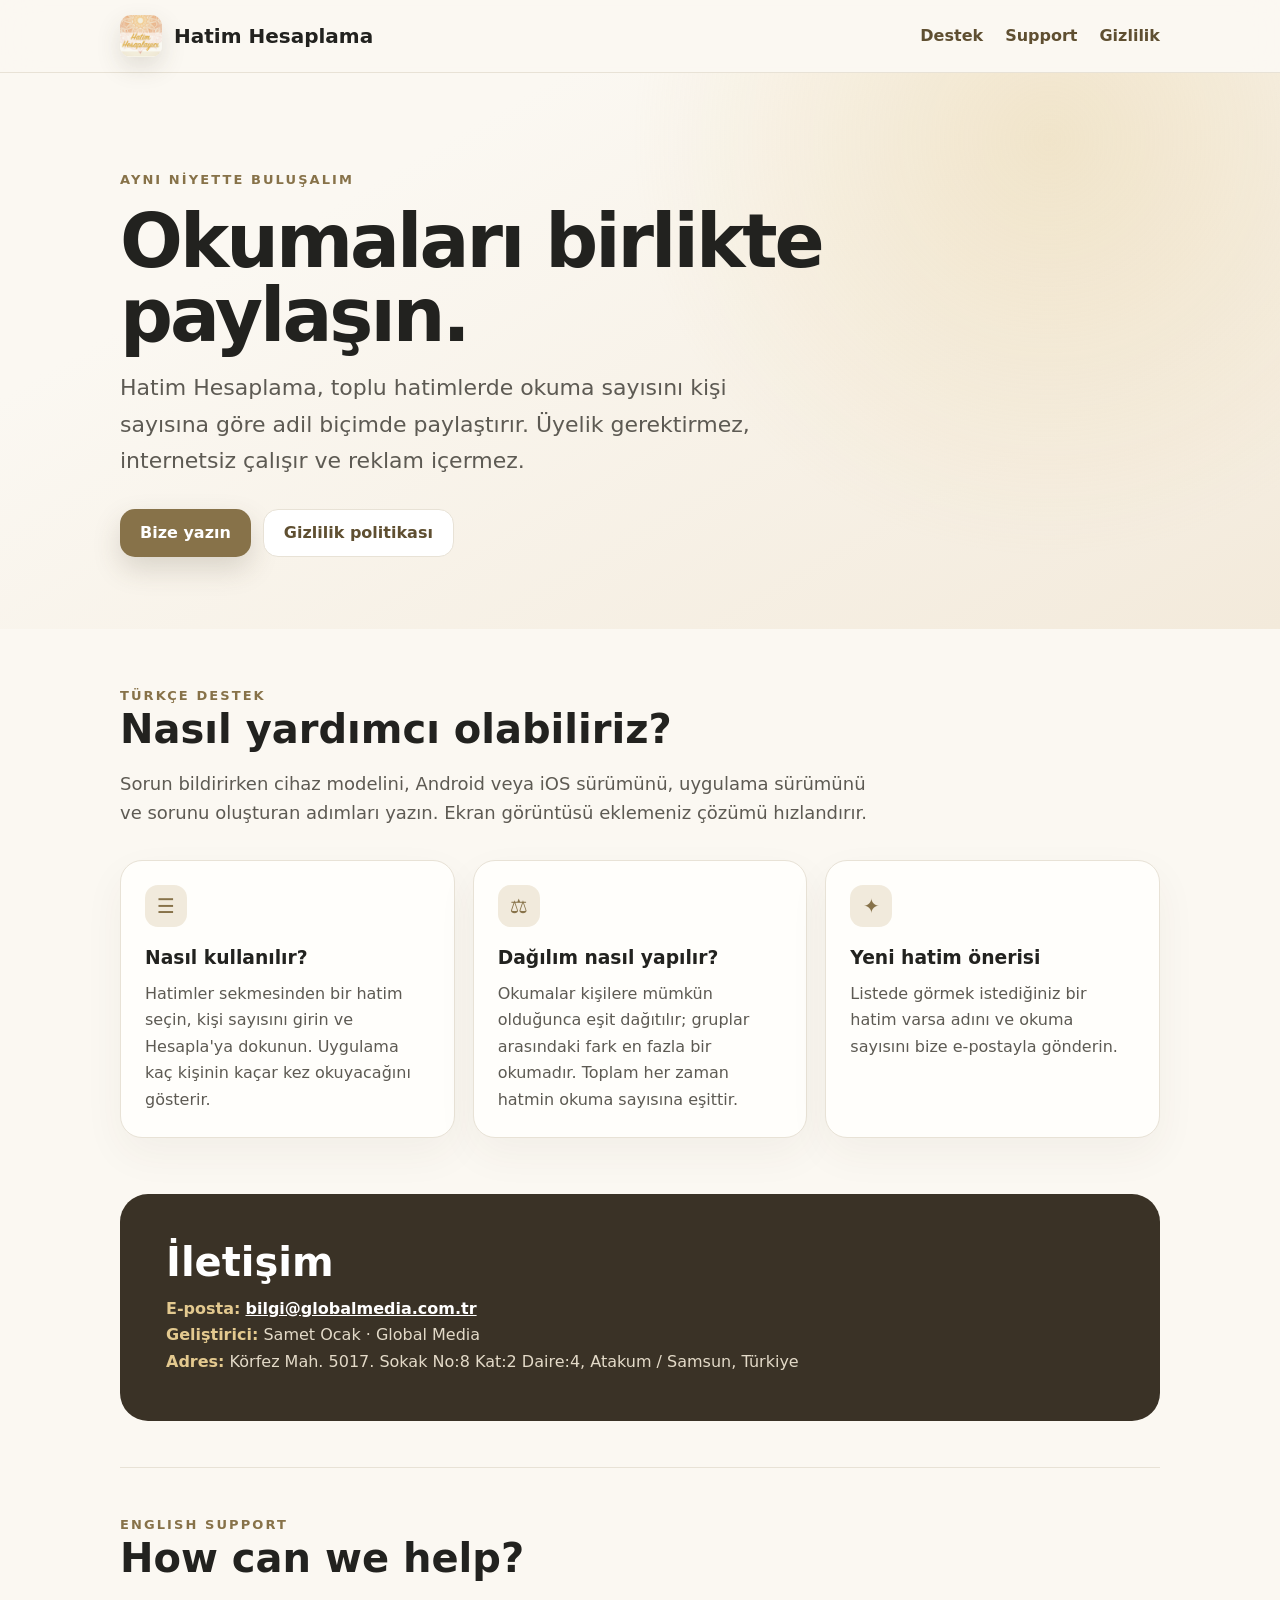
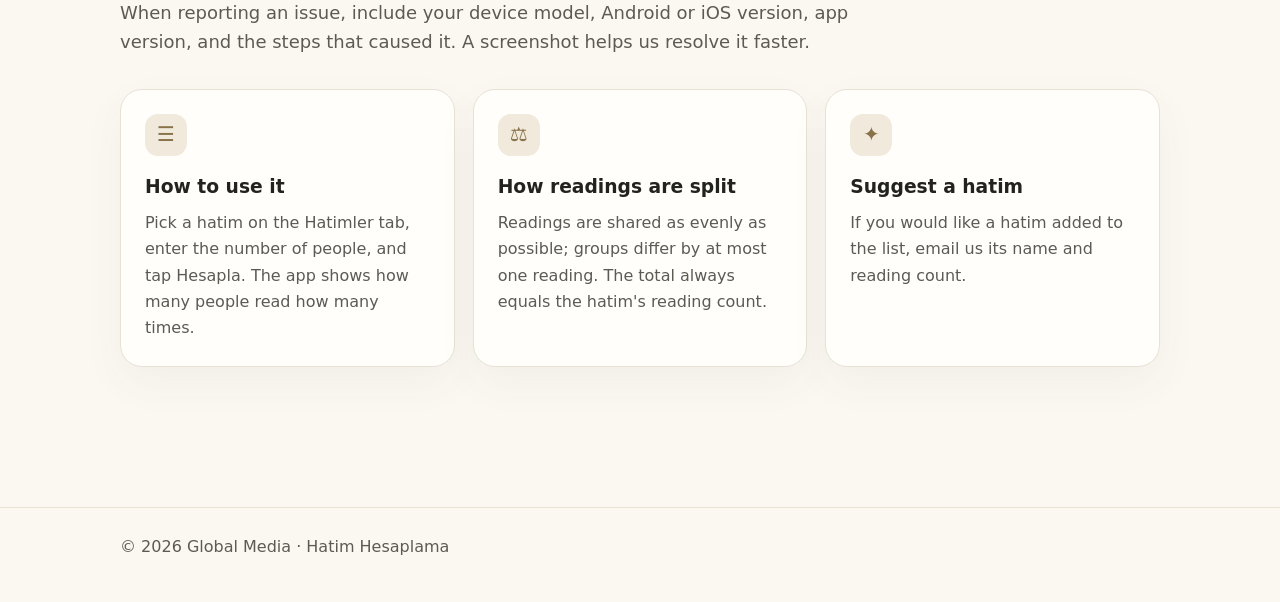
==== index.html @ 89da879e "Add Hatim Hesaplama support and privacy pages Static GitHub Pages site (same layout as rokas-support" ====
<!doctype html>
<html lang="tr">
<head>
  <meta charset="utf-8">
  <meta name="viewport" content="width=device-width, initial-scale=1">
  <meta name="description" content="Hatim Hesaplama destek sayfası.">
  <title>Hatim Hesaplama — Destek / Support</title>
  <link rel="icon" type="image/png" href="icon.png">
  <link rel="stylesheet" href="styles.css">
</head>
<body>
  <header>
    <nav class="shell">
      <a class="brand" href="./"><img class="mark" src="icon.png" alt=""> Hatim Hesaplama</a>
      <div class="navlinks"><a href="#destek">Destek</a><a href="#support">Support</a><a href="privacy.html">Gizlilik</a></div>
    </nav>
  </header>
  <section class="hero">
    <div class="shell">
      <div class="eyebrow">Aynı niyette buluşalım</div>
      <h1>Okumaları birlikte paylaşın.</h1>
      <p class="lead">Hatim Hesaplama, toplu hatimlerde okuma sayısını kişi sayısına göre adil biçimde paylaştırır. Üyelik gerektirmez, internetsiz çalışır ve reklam içermez.</p>
      <div class="actions"><a class="button" href="mailto:bilgi@globalmedia.com.tr?subject=Hatim%20Hesaplama%20Destek">Bize yazın</a><a class="button secondary" href="privacy.html">Gizlilik politikası</a></div>
    </div>
  </section>
  <main class="shell">
    <section id="destek">
      <div class="eyebrow">Türkçe destek</div>
      <h2>Nasıl yardımcı olabiliriz?</h2>
      <p class="intro">Sorun bildirirken cihaz modelini, Android veya iOS sürümünü, uygulama sürümünü ve sorunu oluşturan adımları yazın. Ekran görüntüsü eklemeniz çözümü hızlandırır.</p>
      <div class="grid">
        <article class="card"><div class="icon">☰</div><h3>Nasıl kullanılır?</h3><p>Hatimler sekmesinden bir hatim seçin, kişi sayısını girin ve Hesapla'ya dokunun. Uygulama kaç kişinin kaçar kez okuyacağını gösterir.</p></article>
        <article class="card"><div class="icon">⚖</div><h3>Dağılım nasıl yapılır?</h3><p>Okumalar kişilere mümkün olduğunca eşit dağıtılır; gruplar arasındaki fark en fazla bir okumadır. Toplam her zaman hatmin okuma sayısına eşittir.</p></article>
        <article class="card"><div class="icon">✦</div><h3>Yeni hatim önerisi</h3><p>Listede görmek istediğiniz bir hatim varsa adını ve okuma sayısını bize e-postayla gönderin.</p></article>
      </div>
      <div class="panel"><h2>İletişim</h2><p><strong>E-posta:</strong> <a href="mailto:bilgi@globalmedia.com.tr">bilgi@globalmedia.com.tr</a><br><strong>Geliştirici:</strong> Samet Ocak · Global Media<br><strong>Adres:</strong> Körfez Mah. 5017. Sokak No:8 Kat:2 Daire:4, Atakum / Samsun, Türkiye</p></div>
    </section>
    <section class="language" id="support" lang="en">
      <div class="eyebrow">English support</div>
      <h2>How can we help?</h2>
      <p class="intro">When reporting an issue, include your device model, Android or iOS version, app version, and the steps that caused it. A screenshot helps us resolve it faster.</p>
      <div class="grid">
        <article class="card"><div class="icon">☰</div><h3>How to use it</h3><p>Pick a hatim on the Hatimler tab, enter the number of people, and tap Hesapla. The app shows how many people read how many times.</p></article>
        <article class="card"><div class="icon">⚖</div><h3>How readings are split</h3><p>Readings are shared as evenly as possible; groups differ by at most one reading. The total always equals the hatim's reading count.</p></article>
        <article class="card"><div class="icon">✦</div><h3>Suggest a hatim</h3><p>If you would like a hatim added to the list, email us its name and reading count.</p></article>
      </div>
    </section>
  </main>
  <footer><div class="shell">© 2026 Global Media · Hatim Hesaplama</div></footer>
</body>
</html>
---- styles.css ----
:root {
  --ink: #22221f;
  --accent: #877249;
  --accent-deep: #5f4f31;
  --cream: #fbf8f2;
  --sand: #f3eadb;
  --gold: #e3c98f;
  --muted: #5d5a53;
  --line: #e8e2d6;
}

* { box-sizing: border-box; }
html { scroll-behavior: smooth; }
body {
  margin: 0;
  background: var(--cream);
  color: var(--ink);
  font-family: system-ui, -apple-system, "Segoe UI", Roboto, sans-serif;
  line-height: 1.65;
}

a { color: var(--accent-deep); font-weight: 700; }
.shell { width: min(1040px, calc(100% - 32px)); margin: 0 auto; }

header {
  position: sticky;
  top: 0;
  z-index: 2;
  background: color-mix(in srgb, var(--cream) 88%, transparent);
  border-bottom: 1px solid var(--line);
  backdrop-filter: blur(18px);
}

nav { min-height: 72px; display: flex; align-items: center; justify-content: space-between; gap: 20px; }
.brand { display: inline-flex; align-items: center; gap: 12px; color: var(--ink); text-decoration: none; font-size: 20px; font-weight: 800; }
.mark { width: 42px; height: 42px; border-radius: 11px; box-shadow: 0 10px 24px #4c412c26; }
.navlinks { display: flex; gap: 22px; }
.navlinks a { text-decoration: none; }

.hero { padding: 96px 0 72px; background: radial-gradient(circle at 82% 12%, #e3c98f59 0, transparent 36%), linear-gradient(150deg, var(--cream) 25%, var(--sand) 100%); }
.eyebrow { color: var(--accent); font-size: 13px; font-weight: 800; letter-spacing: .16em; text-transform: uppercase; }
h1 { max-width: 760px; margin: 14px 0 18px; font-size: clamp(40px, 7.5vw, 74px); line-height: 1; letter-spacing: -.04em; }
.lead { max-width: 680px; margin: 0; color: var(--muted); font-size: clamp(18px, 2.2vw, 22px); }
.actions { display: flex; flex-wrap: wrap; gap: 12px; margin-top: 30px; }
.button { display: inline-flex; min-height: 48px; align-items: center; justify-content: center; padding: 0 20px; border-radius: 15px; background: var(--accent); color: #fff; text-decoration: none; box-shadow: 0 12px 28px #4c412c2e; }
.button.secondary { background: #fff; color: var(--accent-deep); border: 1px solid var(--line); box-shadow: none; }

main { padding: 56px 0 84px; }
h2 { margin: 0 0 12px; font-size: clamp(28px, 4vw, 40px); line-height: 1.1; }
h3 { margin: 0 0 7px; }
.intro { max-width: 760px; color: var(--muted); font-size: 18px; }
.grid { display: grid; grid-template-columns: repeat(3, 1fr); gap: 18px; margin: 32px 0 56px; }
.card { padding: 24px; border: 1px solid var(--line); border-radius: 22px; background: #fffefb; box-shadow: 0 16px 42px #4c412c0d; }
.card p { margin: 0; color: var(--muted); }
.icon { width: 42px; height: 42px; margin-bottom: 16px; border-radius: 13px; display: grid; place-items: center; background: #f1eadc; color: var(--accent); font-size: 20px; }
.panel { margin-top: 32px; padding: clamp(24px, 5vw, 46px); border-radius: 28px; background: #3a3226; color: #efe8da; }
.panel h2, .panel a { color: #fff; }
.panel p { color: #e3dac8; margin: 0; }
.panel strong { color: var(--gold); }
.language { margin-top: 46px; padding-top: 46px; border-top: 1px solid var(--line); }
.policy h2 { margin-top: 48px; font-size: 30px; }
.policy h3 { margin-top: 28px; }
.policy p { color: #3e3c37; }
.meta { padding: 14px 18px; border-radius: 14px; background: #f1eadc; color: var(--muted) !important; }
footer { padding: 26px 0 42px; border-top: 1px solid var(--line); color: var(--muted); }

@media (max-width: 760px) {
  .navlinks { display: none; }
  .hero { padding: 70px 0 52px; }
  .grid { grid-template-columns: 1fr; }
}
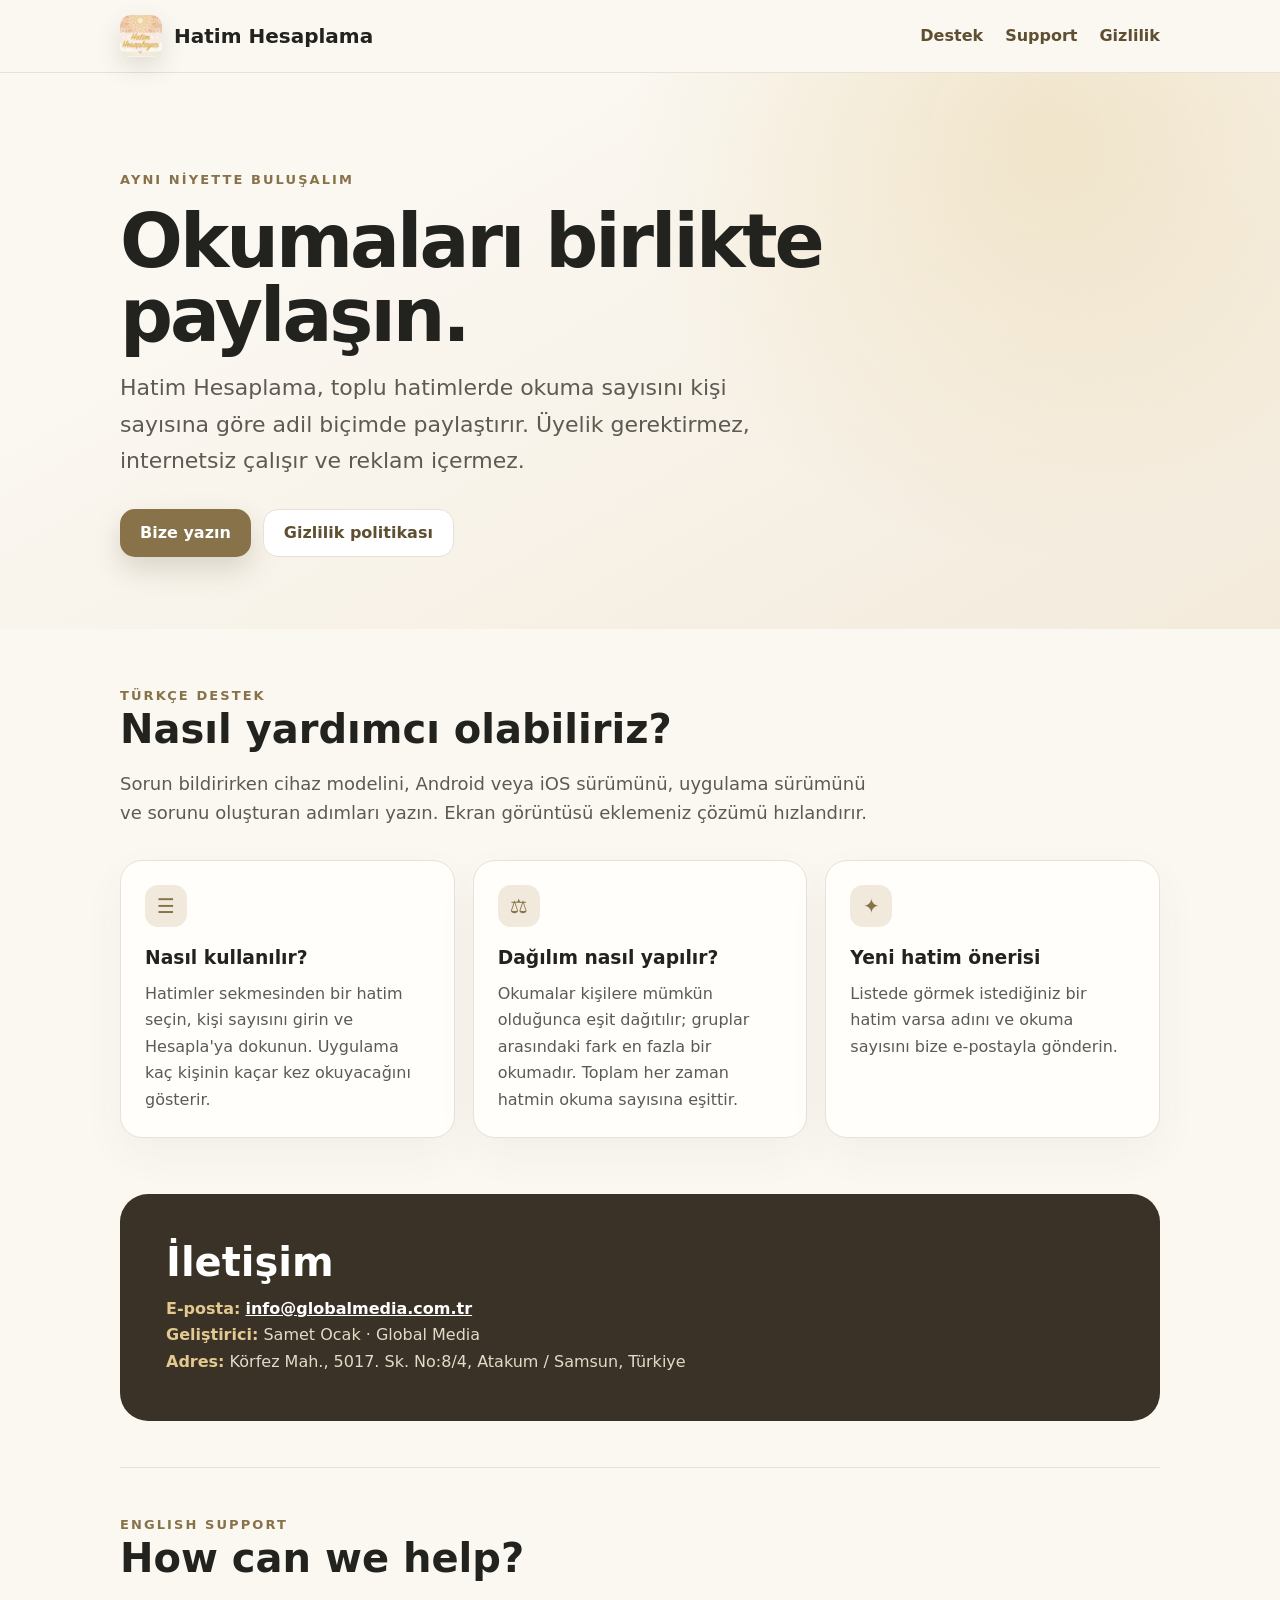
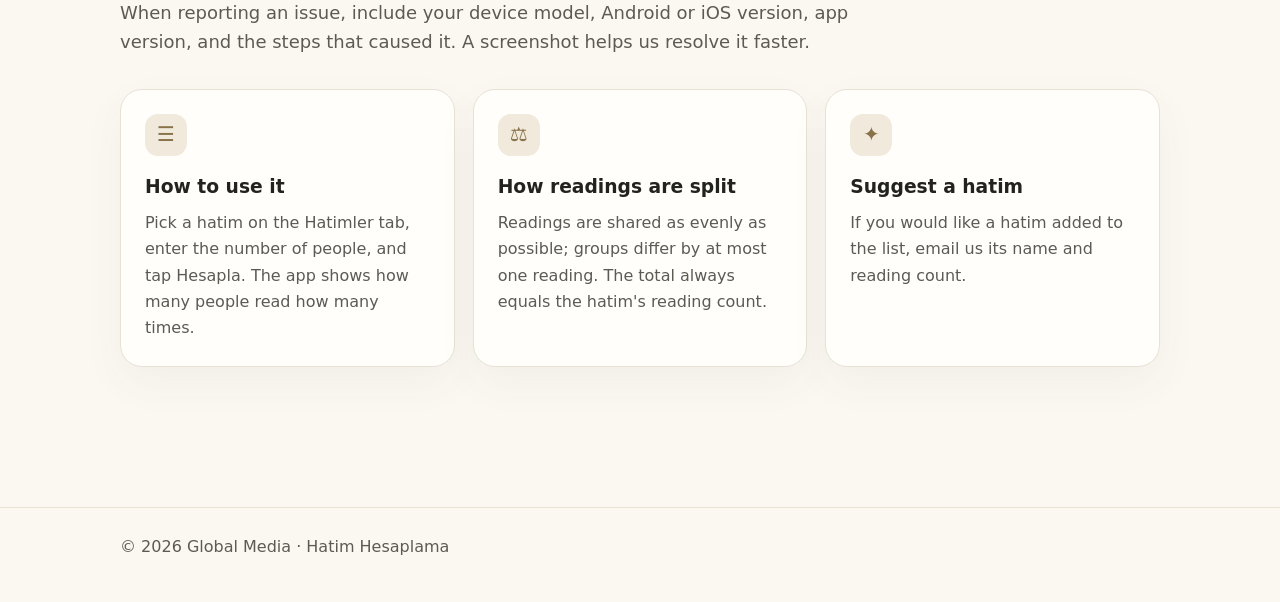
==== commit 7baee2b9: "Gizlilik politikasi v2 (TR+EN, KVKK/GDPR), iletisim e-postasi info@ olarak guncellendi Co-Authored-B" ====
--- a/index.html
+++ b/index.html
@@ -20,7 +20,7 @@
       <div class="eyebrow">Aynı niyette buluşalım</div>
       <h1>Okumaları birlikte paylaşın.</h1>
       <p class="lead">Hatim Hesaplama, toplu hatimlerde okuma sayısını kişi sayısına göre adil biçimde paylaştırır. Üyelik gerektirmez, internetsiz çalışır ve reklam içermez.</p>
-      <div class="actions"><a class="button" href="mailto:bilgi@globalmedia.com.tr?subject=Hatim%20Hesaplama%20Destek">Bize yazın</a><a class="button secondary" href="privacy.html">Gizlilik politikası</a></div>
+      <div class="actions"><a class="button" href="mailto:info@globalmedia.com.tr?subject=Hatim%20Hesaplama%20Destek">Bize yazın</a><a class="button secondary" href="privacy.html">Gizlilik politikası</a></div>
     </div>
   </section>
   <main class="shell">
@@ -33,7 +33,7 @@
         <article class="card"><div class="icon">⚖</div><h3>Dağılım nasıl yapılır?</h3><p>Okumalar kişilere mümkün olduğunca eşit dağıtılır; gruplar arasındaki fark en fazla bir okumadır. Toplam her zaman hatmin okuma sayısına eşittir.</p></article>
         <article class="card"><div class="icon">✦</div><h3>Yeni hatim önerisi</h3><p>Listede görmek istediğiniz bir hatim varsa adını ve okuma sayısını bize e-postayla gönderin.</p></article>
       </div>
-      <div class="panel"><h2>İletişim</h2><p><strong>E-posta:</strong> <a href="mailto:bilgi@globalmedia.com.tr">bilgi@globalmedia.com.tr</a><br><strong>Geliştirici:</strong> Samet Ocak · Global Media<br><strong>Adres:</strong> Körfez Mah. 5017. Sokak No:8 Kat:2 Daire:4, Atakum / Samsun, Türkiye</p></div>
+      <div class="panel"><h2>İletişim</h2><p><strong>E-posta:</strong> <a href="mailto:info@globalmedia.com.tr">info@globalmedia.com.tr</a><br><strong>Geliştirici:</strong> Samet Ocak · Global Media<br><strong>Adres:</strong> Körfez Mah., 5017. Sk. No:8/4, Atakum / Samsun, Türkiye</p></div>
     </section>
     <section class="language" id="support" lang="en">
       <div class="eyebrow">English support</div>
--- a/styles.css
+++ b/styles.css
@@ -69,3 +69,12 @@
   .hero { padding: 70px 0 52px; }
   .grid { grid-template-columns: 1fr; }
 }
+
+.policy ul { color: #3e3c37; padding-left: 22px; }
+.policy .card { margin: 16px 0; padding: 18px 22px; border-radius: 16px; color: #3e3c37; }
+.policy .note { color: var(--muted); font-size: 15px; }
+.policy .tw { overflow-x: auto; margin: 16px 0; }
+.policy table { width: 100%; border-collapse: collapse; font-size: 15px; background: #fffefb; }
+.policy th, .policy td { padding: 10px 12px; border: 1px solid var(--line); text-align: left; vertical-align: top; }
+.policy th { background: #f1eadc; }
+.policy article + .language { margin-top: 56px; }
